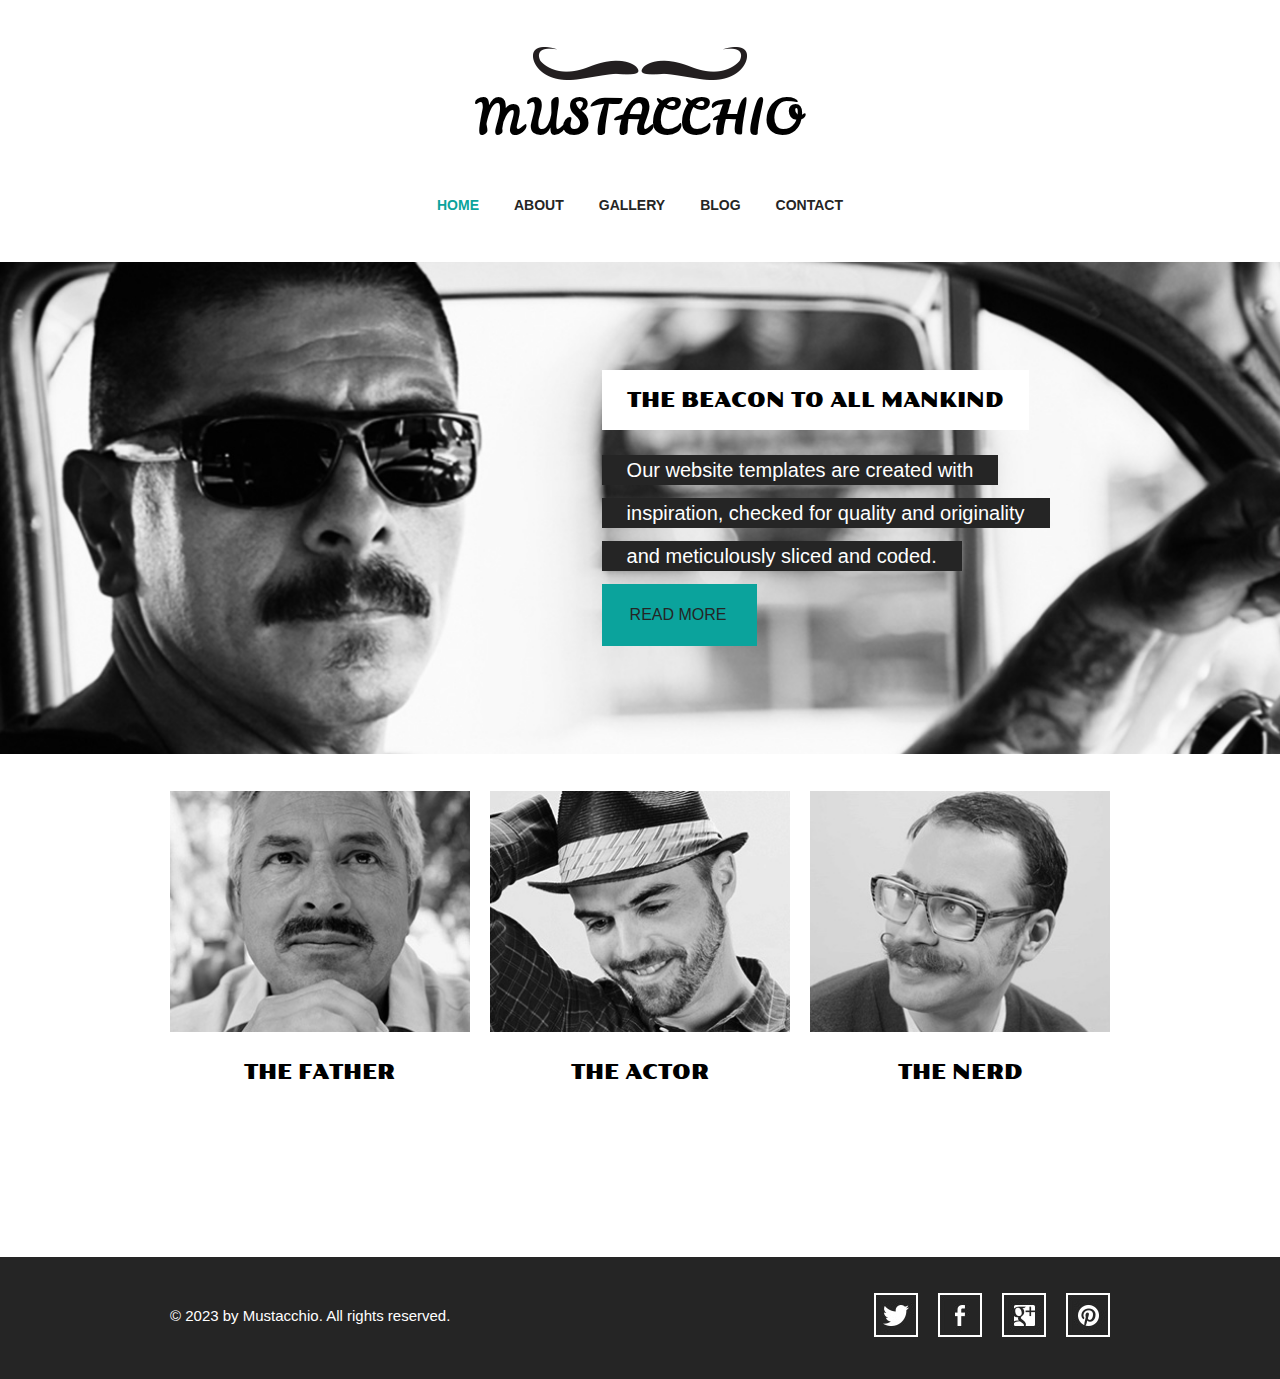
==== index.html @ 9b9e81a8 "first commit" ====
<!DOCTYPE html>
<html lang="en">
  <head>
    <meta charset="UTF-8" />
    <meta http-equiv="X-UA-Compatible" content="IE=edge" />
    <meta name="viewport" content="width=device-width, initial-scale=1.0" />
    <title>Mustache Entuisiast</title>
    <link rel="stylesheet" href="css/reset.css" />
    <link rel="stylesheet" href="css/style.css" />
  </head>
  <body>
    <div class="wrapper">
      <header class="header">
        <div class="logo">
          <img src="img/logo.png" alt="logo" />
        </div>
        <div class="brand-name">Mustacchio</div>
        <nav class="menu">
          <ul>
            <li class="menu__item">
              <a href="#" class="link__active">Home</a>
            </li>
            <li class="menu__item">
              <a href="pages/about.html">About</a>
            </li>
            <li class="menu__item">
              <a href="pages/gallery.html">Gallery</a>
            </li>
            <li class="menu__item">
              <a href="pages/blog.html">Blog</a>
            </li>
            <li class="menu__item">
              <a href="pages/contact.html">Contact</a>
            </li>
          </ul>
        </nav>
      </header>

      <section class="intro">
        <div class="intro__body">
          <h1 class="intro__title">THE BEACON TO ALL MANKIND</h1>
          <div class="intro__subtitle">
            Our website templates are created with
          </div>
          <div class="intro__subtitle">
            inspiration, checked for quality and originality
          </div>
          <div class="intro__subtitle">and meticulously sliced and coded.</div>
          <div class="intro__button button">
            <a href="pages/blog.html">Read more</a>
          </div>
        </div>
      </section>

      <section class="sample">
        <div class="container">
          <div class="sample__wrap">
            <div class="sample__item">
              <div class="sample__img">
                <img src="img/the-father.jpg" alt="Sample for father" />
              </div>
              <h3 class="sample__title">The father</h3>
            </div>
            <div class="sample__item">
              <div class="sample__img">
                <img src="img/the-actor.jpg" alt="Sample for actor" />
              </div>
              <h3 class="sample__title">The actor</h3>
            </div>
            <div class="sample__item">
              <div class="sample__img">
                <img src="img/the-nerd.jpg" alt="Sample for nerd" />
              </div>
              <h3 class="sample__title">The nerd</h3>
            </div>
          </div>
        </div>
      </section>
      <footer class="footer">
        <div class="container">
          <div class="footer__wrap">
            <div class="footer__text">
              © 2023 by Mustacchio. All rights reserved.
            </div>
            <div class="footer__icons">
              <div class="footer__twitter"></div>
              <div class="footer__facebook"></div>
              <div class="footer__google"></div>
              <div class="footer__pinterest"></div>
            </div>
          </div>
        </div>
      </footer>
    </div>
  </body>
</html>
---- css/style.css ----
@font-face {
  font-family: "Lickerli One";
  src: local("Lickerli One"), url(../fonts/leckerlione/leckerlione-regular-webfont.eot), url(../fonts/leckerlione/leckerlione-regular-webfont.svg), url(../fonts/leckerlione/leckerlione-regular-webfont.ttf), url(../fonts/leckerlione/leckerlione-regular-webfont.woff);
  font-weight: 400;
}
@font-face {
  font-family: "Poller One";
  src: local("Poller One"), url(../fonts/pollerone/pollerone-webfont.eot), url(../fonts/pollerone/pollerone-webfont.svg), url(../fonts/pollerone/pollerone-webfont.ttf), url(../fonts/pollerone/pollerone-webfont.woff);
}
.about {
  display: flex;
  flex-direction: column;
  align-items: center;
}
.about__title {
  margin-bottom: 30px;
}
.about__img {
  border: 2px #252525 solid;
  display: inline-block;
  margin-bottom: 30px;
}
.about__img img {
  -o-object-fit: cover;
     object-fit: cover;
}

.text {
  width: 600px;
  text-align: center;
}
.text__title {
  font-weight: bold;
  line-height: 24px;
  font-size: 1.17em;
}
.text__body {
  margin-bottom: 30px;
  font-size: 14px;
  line-height: 24px;
}
.text a {
  text-decoration: underline;
}

body {
  font-family: Arial, Helvetica, sans-serif;
}

a {
  color: #252525;
}

.wrapper {
  padding: 47px 0 0 0;
}

.container {
  max-width: 940px;
  margin: 0 auto;
}

.header {
  display: flex;
  flex-direction: column;
  align-items: center;
}

.brand-name {
  font-size: 50px;
  font-family: "Lickerli One", Helvetica, sans-serif;
  text-transform: uppercase;
  margin-bottom: 55px;
}

.menu {
  color: #252525;
  font-size: 14px;
  font-weight: 900;
  text-transform: uppercase;
  margin-bottom: 50px;
}
.menu ul {
  display: flex;
  gap: 35px;
}
.menu__item:hover {
  color: #0ba39c;
}

.logo {
  margin-bottom: 13px;
}

.title {
  font-family: "Poller One", Helvetica, sans-serif;
  font-size: 34px;
  text-transform: uppercase;
  background: #252525;
  color: #ffffff;
  display: inline-block;
  padding: 20px 30px;
}

.link__active {
  color: #0ba39c;
}

.intro {
  width: 100%;
  height: 38.4vw;
  background: url(../img/the-beacon.jpg);
  background-size: cover;
  display: flex;
  align-items: center;
  margin-bottom: 37px;
}
.intro__title {
  font-size: 20px;
  padding: 20px 25px;
  margin-bottom: 25px;
  text-transform: uppercase;
  font-family: "Poller One", Helvetica, sans-serif;
  background: #ffffff;
  display: inline-block;
}
.intro__body {
  padding-left: 47%;
}
.intro__subtitle {
  color: #ffffff;
  background: #252525;
  padding: 5px 25px;
  display: inline-block;
  font-size: 20px;
  margin-bottom: 13px;
}
.intro__subtitle:last-child {
  margin-bottom: 22px;
}
.intro__button {
  background: #0ba39c;
  text-transform: uppercase;
  font-size: 16px;
  height: 62px;
  width: 155px;
  line-height: 62px;
  padding-left: 28px;
  color: white;
}

.sample__wrap {
  display: flex;
  gap: 2.15%;
  margin-bottom: 175px;
}
.sample__item {
  flex: 1 1 31.9%;
}
.sample__img {
  margin-bottom: 30px;
}
.sample__img img {
  width: 100%;
  height: 100%;
  -o-object-fit: cover;
     object-fit: cover;
}
.sample__title {
  font-size: 20px;
  text-align: center;
  width: 100%;
  text-transform: uppercase;
  font-family: "Poller One", Helvetica, sans-serif;
}

.footer {
  background-color: #252525;
  width: 100%;
  color: #ffffff;
  font-size: 15px;
  padding: 36px 0 42px;
}
.footer__wrap {
  display: flex;
  justify-content: space-between;
  align-items: center;
}
.footer__icons {
  display: flex;
  gap: 20px;
}
.footer__twitter {
  background: url(../img/icons/icon-twitter.jpg) no-repeat center;
  background-size: cover;
  width: 44px;
  height: 44px;
}
.footer__twitter:hover {
  background: url(../img/icons/icon-twitter-hover.jpg);
}
.footer__facebook {
  background: url(../img/icons/icon-facebook.jpg) no-repeat center;
  background-size: cover;
  width: 44px;
  height: 44px;
}
.footer__facebook:hover {
  background: url(../img/icons/icon-facebook-hover.jpg);
}
.footer__google {
  background: url(../img/icons/icon-googleplus.jpg) no-repeat center;
  background-size: cover;
  width: 44px;
  height: 44px;
}
.footer__google:hover {
  background: url(../img/icons/icon-googleplus-hover.jpg);
}
.footer__pinterest {
  background: url(../img/icons/icon-pinterest.jpg) no-repeat center;
  background-size: cover;
  width: 44px;
  height: 44px;
}
.footer__pinterest:hover {
  background: url(../img/icons/icon-pinterest-hover.jpg);
}/*# sourceMappingURL=style.css.map */
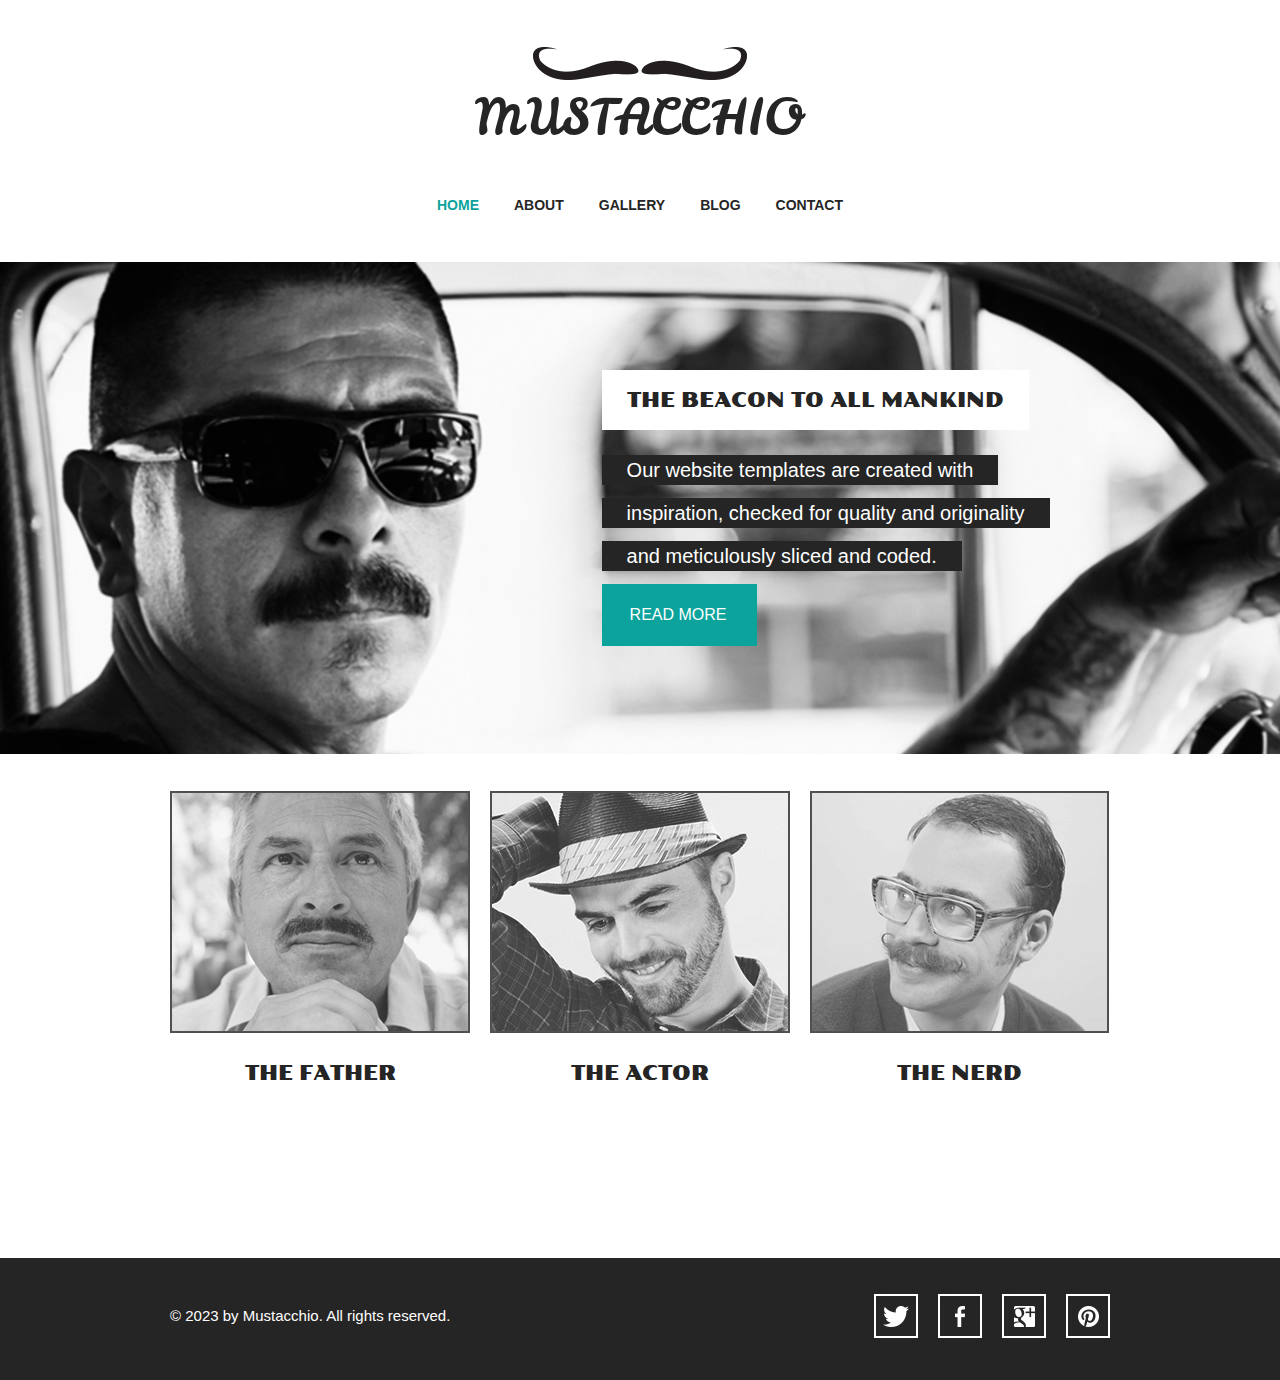
==== commit 495887c7: "refactoring opacity class, add border class, links on images" ====
--- a/index.html
+++ b/index.html
@@ -46,33 +46,39 @@
             inspiration, checked for quality and originality
           </div>
           <div class="intro__subtitle">and meticulously sliced and coded.</div>
-          <div class="intro__button button">
-            <a href="pages/blog.html">Read more</a>
-          </div>
+          <a href="#">
+            <div class="intro__button">Read more</div>
+          </a>
         </div>
       </section>
 
       <section class="sample">
         <div class="container">
           <div class="sample__wrap">
-            <div class="sample__item">
-              <div class="sample__img">
-                <img src="img/the-father.jpg" alt="Sample for father" />
+            <a href="#">
+              <div class="sample__item">
+                <div class="sample__img image-opacity border">
+                  <img src="img/the-father.jpg" alt="Sample for father" />
+                </div>
+                <h3 class="sample__title">The father</h3>
               </div>
-              <h3 class="sample__title">The father</h3>
-            </div>
-            <div class="sample__item">
-              <div class="sample__img">
-                <img src="img/the-actor.jpg" alt="Sample for actor" />
+            </a>
+            <a href="#">
+              <div class="sample__item">
+                <div class="sample__img image-opacity border">
+                  <img src="img/the-actor.jpg" alt="Sample for actor" />
+                </div>
+                <h3 class="sample__title">The actor</h3>
               </div>
-              <h3 class="sample__title">The actor</h3>
-            </div>
-            <div class="sample__item">
-              <div class="sample__img">
-                <img src="img/the-nerd.jpg" alt="Sample for nerd" />
+            </a>
+            <a href="#">
+              <div class="sample__item">
+                <div class="sample__img image-opacity border">
+                  <img src="img/the-nerd.jpg" alt="Sample for nerd" />
+                </div>
+                <h3 class="sample__title">The nerd</h3>
               </div>
-              <h3 class="sample__title">The nerd</h3>
-            </div>
+            </a>
           </div>
         </div>
       </section>
@@ -83,10 +89,18 @@
               © 2023 by Mustacchio. All rights reserved.
             </div>
             <div class="footer__icons">
-              <div class="footer__twitter"></div>
-              <div class="footer__facebook"></div>
-              <div class="footer__google"></div>
-              <div class="footer__pinterest"></div>
+              <a href="#">
+                <div class="footer__twitter"></div>
+              </a>
+              <a href="#">
+                <div class="footer__facebook"></div>
+              </a>
+              <a href="#">
+                <div class="footer__google"></div>
+              </a>
+              <a href="#">
+                <div class="footer__pinterest"></div>
+              </a>
             </div>
           </div>
         </div>
--- a/css/style.css
+++ b/css/style.css
@@ -43,8 +43,68 @@
   text-decoration: underline;
 }
 
+.gallery {
+  text-align: center;
+  margin-bottom: 35px;
+}
+.gallery__title {
+  margin-bottom: 25px;
+}
+.gallery__body {
+  display: grid;
+  grid-template-columns: repeat(3, 1fr);
+  gap: 20px;
+}
+
+.blog {
+  margin-bottom: 30px;
+}
+.blog__title {
+  margin-bottom: 30px;
+}
+.blog__article {
+  display: flex;
+}
+.blog__wrap {
+  text-align: center;
+}
+
+.article {
+  border: 2px solid #252525;
+  margin-bottom: 10px;
+}
+.article:last-child {
+  margin-bottom: 0;
+}
+.article__img {
+  border-right: 2px solid #252525;
+}
+.article__title {
+  font-size: 25px;
+  font-weight: 900;
+  margin-bottom: 32px;
+}
+.article__body {
+  padding: 30px;
+  display: flex;
+  flex-direction: column;
+  justify-content: center;
+  align-items: center;
+}
+.article__text {
+  line-height: 24px;
+  margin-bottom: 20px;
+}
+.article__button {
+  padding: 8px 20px;
+  width: -moz-fit-content;
+  width: fit-content;
+}
+
 body {
   font-family: Arial, Helvetica, sans-serif;
+  color: #252525;
+  font-size: 14px;
 }
 
 a {
@@ -58,6 +118,15 @@
 .container {
   max-width: 940px;
   margin: 0 auto;
+}
+
+.image-opacity {
+  opacity: 0.8;
+  transition: 1s;
+}
+.image-opacity:hover {
+  opacity: 1;
+  transition: 1s;
 }
 
 .header {
@@ -84,12 +153,30 @@
   display: flex;
   gap: 35px;
 }
-.menu__item:hover {
+.menu__item:hover > a {
   color: #0ba39c;
 }
 
 .logo {
   margin-bottom: 13px;
+}
+
+.border {
+  border: 2px solid #252525;
+}
+
+.button {
+  text-transform: uppercase;
+  border: 2px solid #252525;
+  background: #252525;
+  font-weight: 900;
+  display: inline-block;
+  font-size: 18px;
+  color: #ffffff;
+}
+.button:hover {
+  color: #252525;
+  background: #ffffff;
 }
 
 .title {
@@ -141,12 +228,12 @@
 .intro__button {
   background: #0ba39c;
   text-transform: uppercase;
-  font-size: 16px;
   height: 62px;
   width: 155px;
-  line-height: 62px;
   padding-left: 28px;
   color: white;
+  line-height: 62px;
+  font-size: 16px;
 }
 
 .sample__wrap {
@@ -156,6 +243,9 @@
 }
 .sample__item {
   flex: 1 1 31.9%;
+}
+.sample__item:hover > .sample__img {
+  opacity: 1;
 }
 .sample__img {
   margin-bottom: 30px;
